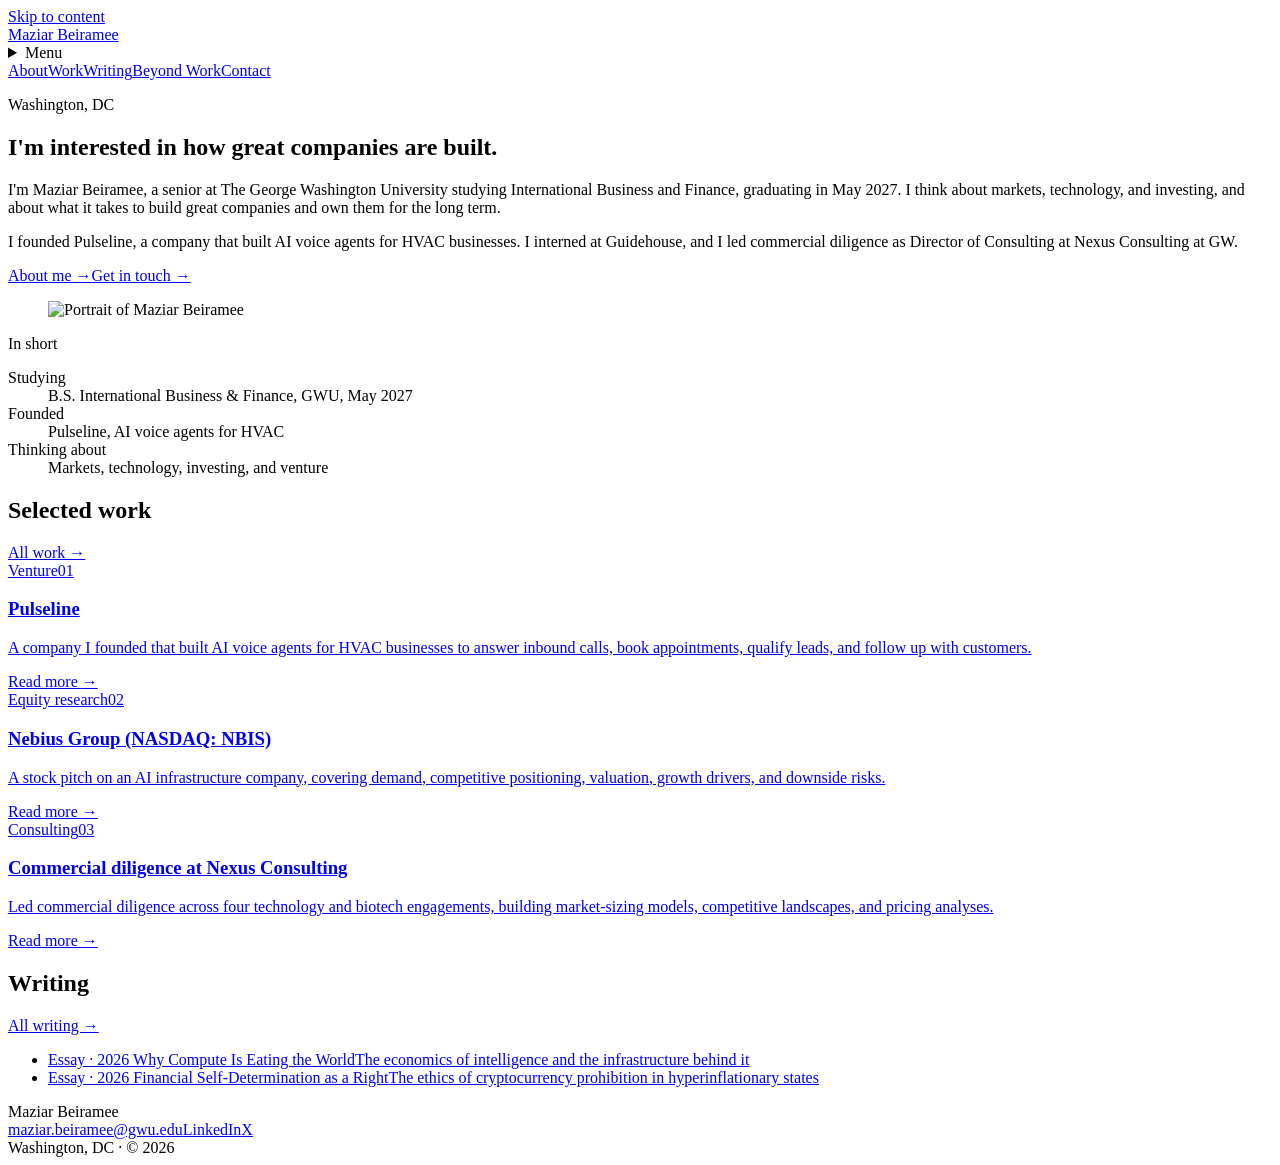
==== index.html @ e3bb7749 "Add homepage, 404, robots.txt, and sitemap.xml" ====
<!doctype html>
<html lang="en">
<head>
<meta charset="utf-8">
<meta name="viewport" content="width=device-width, initial-scale=1">
<title>Maziar Beiramee | Markets, technology, and investing</title>
<meta name="description" content="Maziar Beiramee is a senior at The George Washington University studying International Business and Finance. Work and writing on markets, technology, investing, and how great companies are built.">
<meta name="author" content="Maziar Beiramee">
<link rel="canonical" href="https://maziarbeiramee.com/">
<meta property="og:site_name" content="Maziar Beiramee">
<meta property="og:title" content="Maziar Beiramee | Markets, technology, and investing">
<meta property="og:description" content="Maziar Beiramee is a senior at The George Washington University studying International Business and Finance. Work and writing on markets, technology, investing, and how great companies are built.">
<meta property="og:type" content="website">
<meta property="og:url" content="https://maziarbeiramee.com/">
<meta property="og:image" content="https://maziarbeiramee.com/og.png">
<meta property="og:image:width" content="1200">
<meta property="og:image:height" content="630">
<meta name="twitter:card" content="summary_large_image">
<meta name="twitter:site" content="@BeirameeMaziar">
<meta name="twitter:title" content="Maziar Beiramee | Markets, technology, and investing">
<meta name="twitter:description" content="Maziar Beiramee is a senior at The George Washington University studying International Business and Finance. Work and writing on markets, technology, investing, and how great companies are built.">
<meta name="twitter:image" content="https://maziarbeiramee.com/og.png">
<meta name="theme-color" content="#f6f1ea">
<link rel="icon" href="/favicon.svg" type="image/svg+xml">
<link rel="icon" href="/favicon-32.png" sizes="32x32" type="image/png">
<link rel="apple-touch-icon" href="/apple-touch-icon.png">
<link rel="preconnect" href="https://fonts.googleapis.com">
<link rel="preconnect" href="https://fonts.gstatic.com" crossorigin>
<link rel="stylesheet" href="https://fonts.googleapis.com/css2?family=Hanken+Grotesk:wght@400;500;600&family=Newsreader:ital,opsz,wght@0,6..72,400;0,6..72,500;1,6..72,400&display=swap">
<link rel="stylesheet" href="/style.css">
</head>
<body>
<a class="skip" href="#main">Skip to content</a>
<header class="site-header wrap">
  <a class="brand" href="/">Maziar Beiramee</a>
  <details class="menu"><summary aria-label="Menu">Menu</summary><nav aria-label="Primary"><a href="/about/">About</a><a href="/work/">Work</a><a href="/writing/">Writing</a><a href="/beyond/">Beyond Work</a><a href="/contact/">Contact</a></nav></details>
  <nav class="desk-nav" aria-label="Primary"><a href="/about/">About</a><a href="/work/">Work</a><a href="/writing/">Writing</a><a href="/beyond/">Beyond Work</a><a href="/contact/">Contact</a></nav>
</header>
<main id="main" class="wrap">

<section class="hero">
  <div class="rise">
    <p class="eyebrow">Washington, DC</p>
    <h1 class="display">I'm interested in how great companies are built.</h1>
    <p class="lede">I'm Maziar Beiramee, a senior at The George Washington University studying International Business and Finance, graduating in May 2027. I think about markets, technology, and investing, and about what it takes to build great companies and own them for the long term.</p>
    <p class="lede">I founded Pulseline, a company that built AI voice agents for HVAC businesses. I interned at Guidehouse, and I led commercial diligence as Director of Consulting at Nexus Consulting at GW.</p>
    <p class="cta"><a class="u" href="/about/">About me &rarr;</a><a class="u" href="/contact/">Get in touch &rarr;</a></p>
  </div>
  <figure class="portrait rise d1"><img src="/img/maziar-beiramee.jpg" width="800" height="800" alt="Portrait of Maziar Beiramee" fetchpriority="high"></figure>
</section>
<section class="band split">
  <p class="eyebrow">In short</p>
  <dl class="facts">
    <div><dt>Studying</dt><dd>B.S. International Business &amp; Finance, GWU, May 2027</dd></div>
    <div><dt>Founded</dt><dd>Pulseline, AI voice agents for HVAC</dd></div>
    <div><dt>Thinking about</dt><dd>Markets, technology, investing, and venture</dd></div>
  </dl>
</section>
<section class="band">
  <div class="band-head"><h2>Selected work</h2><a class="u small" href="/work/">All work &rarr;</a></div>
  <div class="cards"><a class="card" href="/work/pulseline/">
  <div class="card-top"><span class="eyebrow">Venture</span><span class="num">01</span></div>
  <h3>Pulseline</h3>
  <p>A company I founded that built AI voice agents for HVAC businesses to answer inbound calls, book appointments, qualify leads, and follow up with customers.</p>
  <span class="more">Read more <span aria-hidden="true">&rarr;</span></span>
</a><a class="card" href="/work/nebius-equity-pitch/">
  <div class="card-top"><span class="eyebrow">Equity research</span><span class="num">02</span></div>
  <h3>Nebius Group (NASDAQ: NBIS)</h3>
  <p>A stock pitch on an AI infrastructure company, covering demand, competitive positioning, valuation, growth drivers, and downside risks.</p>
  <span class="more">Read more <span aria-hidden="true">&rarr;</span></span>
</a><a class="card" href="/work/nexus-commercial-diligence/">
  <div class="card-top"><span class="eyebrow">Consulting</span><span class="num">03</span></div>
  <h3>Commercial diligence at Nexus Consulting</h3>
  <p>Led commercial diligence across four technology and biotech engagements, building market-sizing models, competitive landscapes, and pricing analyses.</p>
  <span class="more">Read more <span aria-hidden="true">&rarr;</span></span>
</a></div>
</section>
<section class="band">
  <div class="band-head"><h2>Writing</h2><a class="u small" href="/writing/">All writing &rarr;</a></div>
  <ul class="rows"><li><a class="row" href="/writing/why-compute-is-eating-the-world/">
  <span class="eyebrow">Essay &middot; 2026</span>
  <span><span class="row-title">Why Compute Is Eating the World</span><span class="row-sub">The economics of intelligence and the infrastructure behind it</span></span>
</a></li><li><a class="row" href="/writing/financial-self-determination/">
  <span class="eyebrow">Essay &middot; 2026</span>
  <span><span class="row-title">Financial Self-Determination as a Right</span><span class="row-sub">The ethics of cryptocurrency prohibition in hyperinflationary states</span></span>
</a></li></ul>
</section>
</main>
<footer class="site-footer wrap">
  <div class="foot-name">Maziar Beiramee</div>
  <div class="foot-links"><a href="mailto:maziar.beiramee@gwu.edu">maziar.beiramee@gwu.edu</a><a href="https://www.linkedin.com/in/maziarbeiramee" rel="noopener">LinkedIn</a><a href="https://x.com/BeirameeMaziar" rel="noopener">X</a></div>
  <div class="foot-meta">Washington, DC &middot; &copy; 2026</div>
</footer>
</body>
</html>
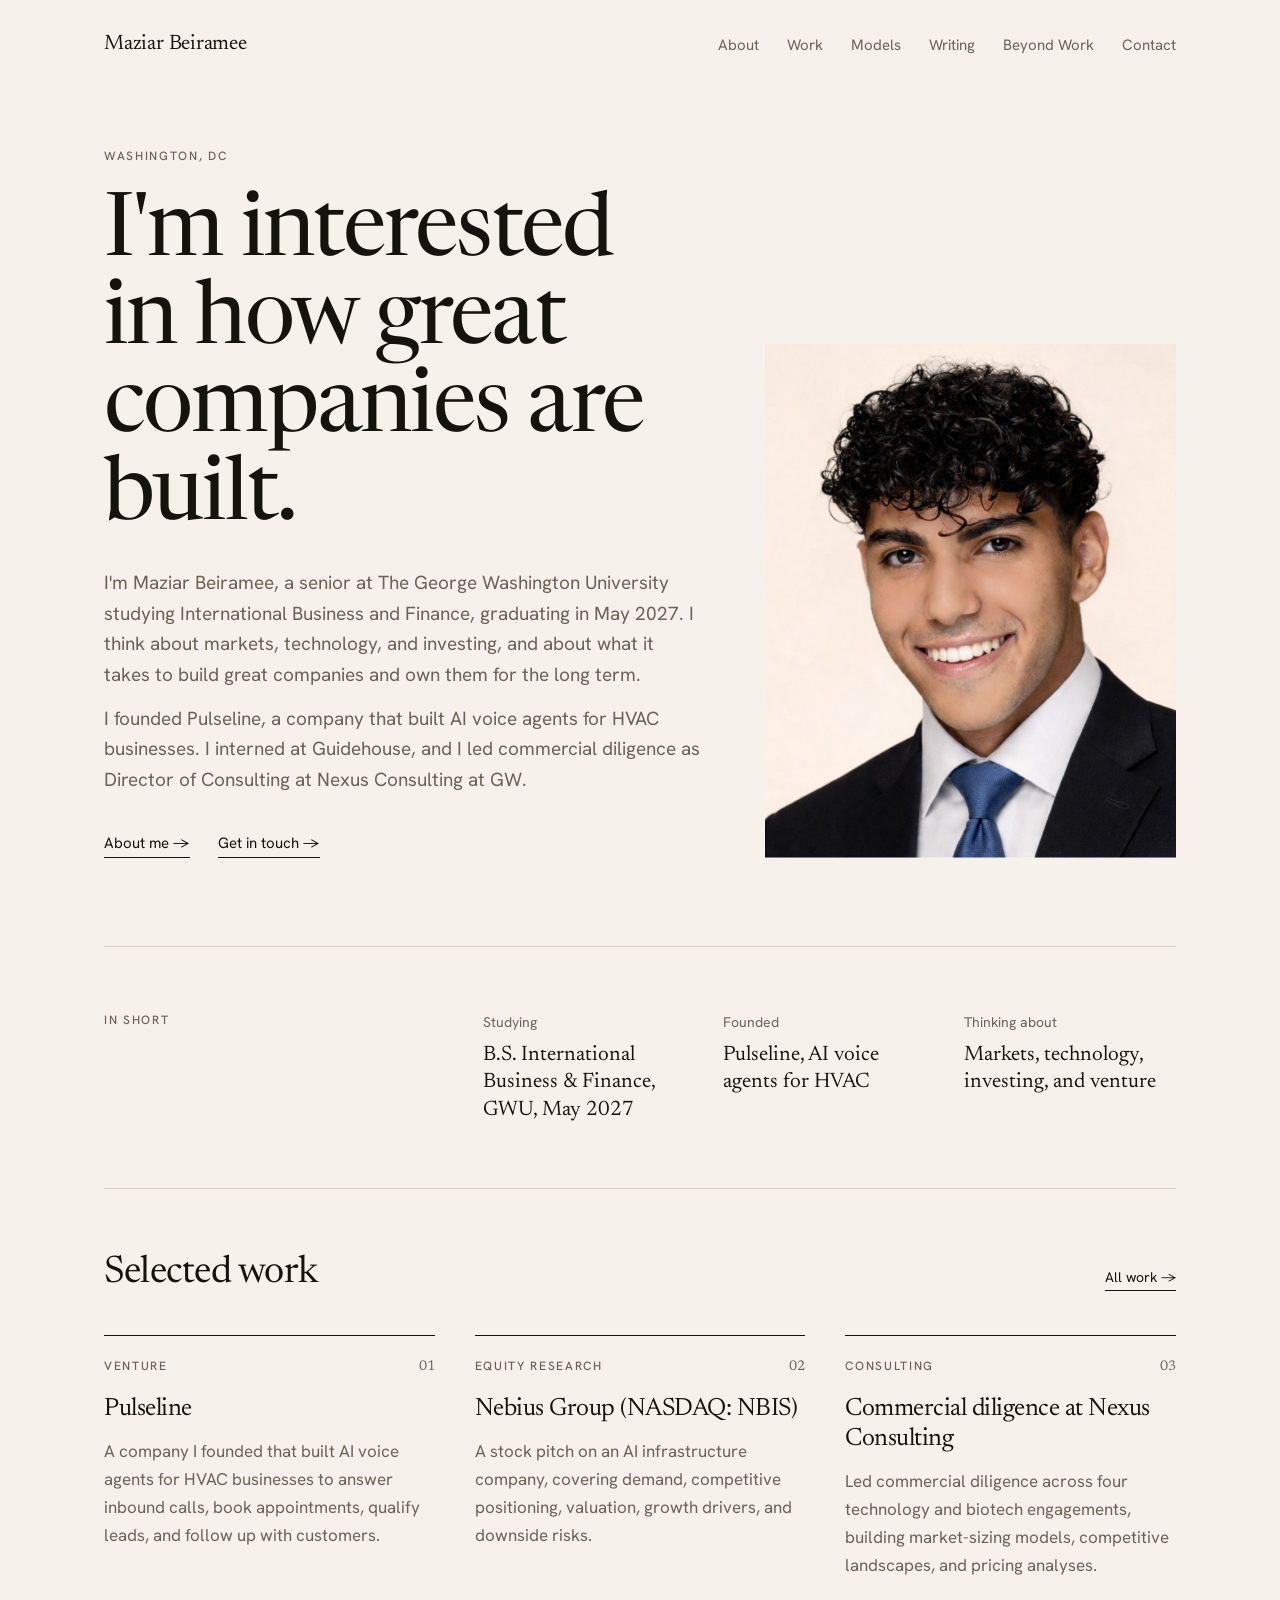
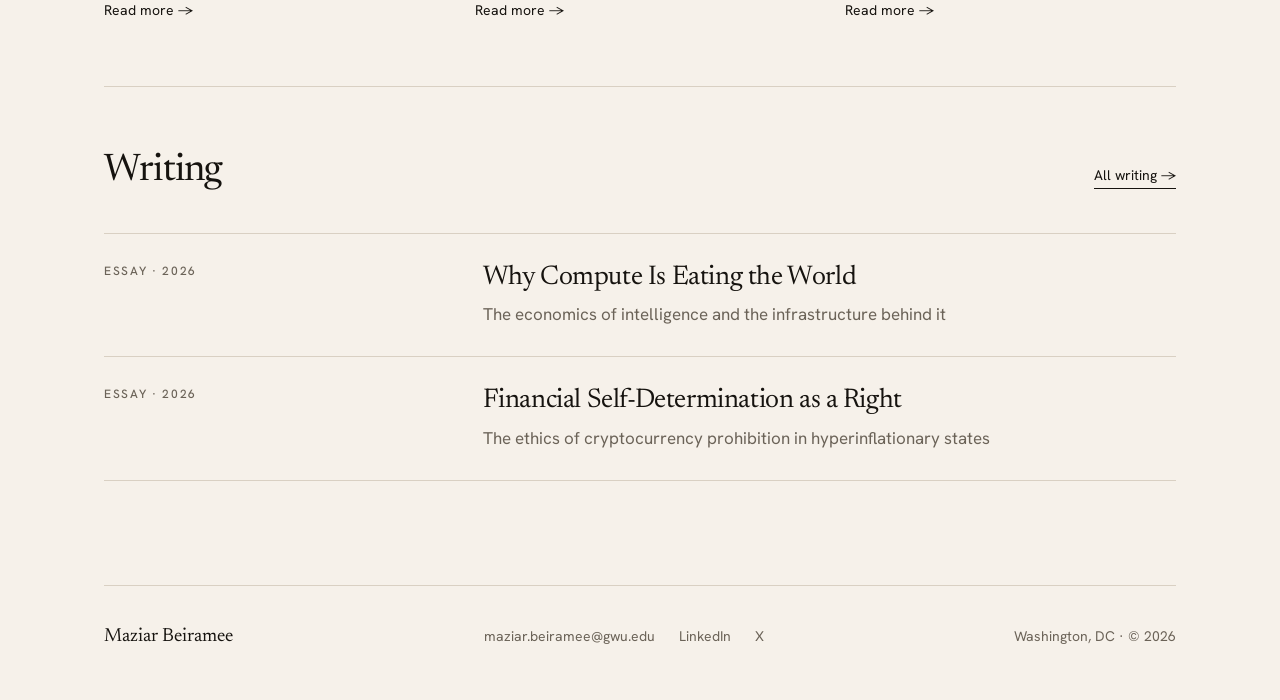
==== commit 186eaa4d: "Add Models nav link (4/6)" ====
--- a/index.html
+++ b/index.html
@@ -33,8 +33,8 @@
 <a class="skip" href="#main">Skip to content</a>
 <header class="site-header wrap">
   <a class="brand" href="/">Maziar Beiramee</a>
-  <details class="menu"><summary aria-label="Menu">Menu</summary><nav aria-label="Primary"><a href="/about/">About</a><a href="/work/">Work</a><a href="/writing/">Writing</a><a href="/beyond/">Beyond Work</a><a href="/contact/">Contact</a></nav></details>
-  <nav class="desk-nav" aria-label="Primary"><a href="/about/">About</a><a href="/work/">Work</a><a href="/writing/">Writing</a><a href="/beyond/">Beyond Work</a><a href="/contact/">Contact</a></nav>
+  <details class="menu"><summary aria-label="Menu">Menu</summary><nav aria-label="Primary"><a href="/about/">About</a><a href="/work/">Work</a><a href="/models/">Models</a><a href="/writing/">Writing</a><a href="/beyond/">Beyond Work</a><a href="/contact/">Contact</a></nav></details>
+  <nav class="desk-nav" aria-label="Primary"><a href="/about/">About</a><a href="/work/">Work</a><a href="/models/">Models</a><a href="/writing/">Writing</a><a href="/beyond/">Beyond Work</a><a href="/contact/">Contact</a></nav>
 </header>
 <main id="main" class="wrap">
 
--- a/style.css
+++ b/style.css
@@ -0,0 +1,187 @@
+:root{
+  --bg:#f6f1ea; --card:#efe8de; --ink:#16130f; --muted:#6b6358; --line:#d9d0c3; --accent:#7a2e1f;
+  --serif:"Newsreader",Georgia,"Times New Roman",serif; --sans:"Hanken Grotesk",system-ui,-apple-system,"Segoe UI",sans-serif;
+  --max:1120px;
+}
+*{box-sizing:border-box}
+html{-webkit-text-size-adjust:100%;scroll-behavior:smooth}
+body{margin:0;background:var(--bg);color:var(--ink);font:400 17px/1.65 var(--sans);-webkit-font-smoothing:antialiased;text-rendering:optimizeLegibility}
+a{color:inherit;text-decoration:none}
+img{max-width:100%;height:auto;display:block}
+::selection{background:var(--ink);color:var(--bg)}
+.wrap{max-width:var(--max);margin:0 auto;padding:0 24px}
+.skip{position:absolute;left:-9999px}.skip:focus{left:16px;top:16px;background:var(--ink);color:var(--bg);padding:8px 12px;z-index:10}
+:focus-visible{outline:2px solid var(--accent);outline-offset:3px}
+
+/* header */
+.site-header{display:flex;align-items:center;justify-content:space-between;padding-top:28px;padding-bottom:28px;position:relative}
+.brand{font-family:var(--serif);font-size:21px;letter-spacing:-.01em}
+.desk-nav{display:flex;gap:28px;font-size:15px}
+.desk-nav a,.menu nav a{color:var(--muted);transition:color .2s}
+.desk-nav a:hover,.desk-nav a[aria-current],.menu nav a[aria-current]{color:var(--ink)}
+.menu{display:none}
+.menu summary{list-style:none;cursor:pointer;font-size:15px;color:var(--muted)}
+.menu summary::-webkit-details-marker{display:none}
+.menu[open] summary{color:var(--ink)}
+.menu nav{position:absolute;right:24px;left:24px;top:64px;background:var(--bg);border:1px solid var(--line);display:flex;flex-direction:column;padding:8px 0;z-index:5}
+.menu nav a{padding:12px 20px;font-size:17px}
+
+/* type */
+.eyebrow{font-size:12px;font-weight:500;letter-spacing:.14em;text-transform:uppercase;color:var(--muted);margin:0}
+h1,h2,h3,h4{font-family:var(--serif);font-weight:400;letter-spacing:-.02em;margin:0}
+h1{font-size:clamp(40px,6vw,64px);line-height:1.04;margin-top:20px}
+h1.display{font-size:clamp(46px,7.6vw,88px);line-height:1}
+h2{font-size:clamp(28px,3.4vw,38px);line-height:1.1}
+.h3{font-size:26px;line-height:1.2}
+.lede{font-size:19px;line-height:1.6;color:var(--muted);max-width:40em;margin:26px 0 0}
+.lede+.lede{margin-top:14px}
+.serif-i{font-family:var(--serif);font-style:italic;font-size:23px;color:var(--muted)}
+.muted{color:var(--muted);margin:6px 0 0}.small{font-size:14px}
+.big{font-family:var(--serif);font-size:clamp(24px,2.6vw,30px);line-height:1.3;margin:0;max-width:24em}
+.u{background:linear-gradient(currentColor,currentColor) 0 100%/100% 1px no-repeat;padding-bottom:2px;transition:background-size .3s,color .2s}
+.u:hover{color:var(--accent)}
+
+/* hero */
+.hero{display:grid;grid-template-columns:1.45fr 1fr;gap:64px;align-items:end;padding:56px 0 88px}
+.hero h1{margin-top:24px}
+.cta{display:flex;gap:28px;margin:36px 0 0;font-size:15px}
+.portrait{margin:0;background:var(--card)}
+.portrait img{aspect-ratio:4/5;object-fit:cover;object-position:50% 20%;width:100%}
+
+/* bands */
+.band{border-top:1px solid var(--line);padding:64px 0}
+.band.first{border-top:0;padding-top:24px}
+.band-head{display:flex;align-items:baseline;justify-content:space-between;margin-bottom:40px;gap:16px}
+.split{display:grid;grid-template-columns:1fr 2fr;gap:32px}
+.facts{display:grid;grid-template-columns:repeat(3,1fr);gap:28px;margin:0}
+.facts dt{font-size:14px;color:var(--muted)}
+.facts dd{margin:8px 0 0;font-family:var(--serif);font-size:21px;line-height:1.3}
+
+/* cards */
+.cards{display:grid;grid-template-columns:repeat(3,1fr);gap:56px 40px}
+.card{display:flex;flex-direction:column;border-top:1px solid var(--ink);padding-top:20px}
+.card-top{display:flex;justify-content:space-between;align-items:baseline}
+.num{font-family:var(--serif);font-size:14px;color:var(--muted)}
+.card h3{font-size:25px;line-height:1.2;margin-top:16px;transition:color .2s}
+.card p{color:var(--muted);flex:1;margin:12px 0 0}
+.more{font-size:14px;margin-top:20px}
+.card:hover h3{color:var(--accent)}
+
+/* rows */
+.rows{list-style:none;margin:0;padding:0;border-top:1px solid var(--line)}
+.rows li{border-bottom:1px solid var(--line)}
+.row{display:grid;grid-template-columns:1fr 2fr;gap:12px 32px;padding:28px 0}
+.row-title{display:block;font-family:var(--serif);font-size:27px;line-height:1.2;letter-spacing:-.015em;transition:color .2s}
+.row-sub{display:block;color:var(--muted);margin-top:6px}
+.row-ex{display:block;margin-top:14px;max-width:38em}
+.row:hover .row-title{color:var(--accent)}
+
+/* page heads */
+.page-head{padding:40px 0 56px;max-width:52em}
+
+/* about */
+.prose p{margin:0 0 1.1em;max-width:36em}
+.prose p:last-child{margin-bottom:0}
+.courses{margin-top:28px}
+.eyebrow.sub{margin-bottom:12px}
+.course{margin-bottom:16px}
+.course h4{font-family:var(--sans);font-weight:600;font-size:15px;letter-spacing:0}
+.course p{margin:4px 0 0;color:var(--muted);font-size:15px}
+.exp{list-style:none;margin:0;padding:0}
+.exp li{display:flex;justify-content:space-between;gap:20px;padding:16px 0;border-bottom:1px solid var(--line)}
+.exp li:first-child{padding-top:0}
+.exp strong{display:block;font-family:var(--serif);font-weight:400;font-size:22px}
+.exp span{color:var(--muted);font-size:15px}
+.exp .when{white-space:nowrap;font-size:14px}
+
+/* beyond */
+.plain,.numbered{list-style:none;margin:0;padding:0}
+.plain li{padding:10px 0;border-bottom:1px solid var(--line);font-family:var(--serif);font-size:21px}
+.plain li:first-child{padding-top:0}
+.plain em{display:block;font-family:var(--sans);font-style:normal;font-size:15px;color:var(--muted)}
+.numbered li{display:grid;grid-template-columns:44px 1fr;padding:12px 0;border-bottom:1px solid var(--line)}
+.numbered li:first-child{padding-top:0}
+.numbered strong{display:block;font-family:var(--serif);font-weight:400;font-size:20px;line-height:1.3}
+.numbered em{display:block;font-style:normal;color:var(--muted);font-size:15px}
+.numbered small{display:block;color:var(--muted);font-size:14px;font-style:italic}
+.books{columns:2;column-gap:40px}
+.books li{break-inside:avoid}
+
+/* article */
+.article{max-width:720px;margin:0 auto;padding:24px 0 72px}
+.article .back{margin:0 0 40px}
+.article h1{font-size:clamp(36px,5.4vw,56px)}
+.meta{display:grid;grid-template-columns:repeat(3,1fr);gap:20px;border-top:1px solid var(--line);border-bottom:1px solid var(--line);padding:20px 0;margin:40px 0}
+.meta dt{font-size:12px;letter-spacing:.12em;text-transform:uppercase;color:var(--muted)}
+.meta dd{margin:6px 0 0;font-size:15px}
+.next{display:flex;justify-content:space-between;align-items:baseline;border-top:1px solid var(--ink);margin-top:64px;padding-top:20px;font-family:var(--serif);font-size:22px}
+.next:hover{color:var(--accent)}
+.byline{font-size:14px;color:var(--muted);margin:20px 0 48px;padding-bottom:28px;border-bottom:1px solid var(--line)}
+.essay-body{font-family:var(--serif);font-size:20px;line-height:1.7}
+.essay-body p{max-width:none;margin-bottom:1.15em}
+.essay-body p:first-child::first-letter{float:left;font-size:4.1em;line-height:.85;padding:6px 10px 0 0}
+sup{font-family:var(--sans);font-size:.6em;line-height:0}
+sup a{color:var(--accent);padding:0 1px}
+.refs{margin-top:56px;padding-top:24px;border-top:1px solid var(--line)}
+.refs h2{font-size:22px;margin-bottom:16px}
+.refs ol,.refs ul{margin:0;padding-left:22px;font-size:14px;line-height:1.55;color:var(--muted)}
+.refs ul{list-style:none;padding-left:0}
+.refs li{margin-bottom:10px;overflow-wrap:anywhere}
+.refs a{color:var(--ink);text-decoration:underline;text-decoration-color:var(--line);text-underline-offset:2px}
+.refs .backref{text-decoration:none;color:var(--accent)}
+.pdf{margin-top:40px}
+
+/* contact */
+.contact{list-style:none;margin:0;padding:0;border-top:1px solid var(--line);max-width:820px}
+.contact li{border-bottom:1px solid var(--line)}
+.contact a{display:grid;grid-template-columns:1fr 2fr;gap:16px;padding:28px 0;align-items:baseline}
+.cv{font-family:var(--serif);font-size:clamp(20px,2.4vw,28px);transition:color .2s;overflow-wrap:anywhere}
+.contact a:hover .cv{color:var(--accent)}
+
+/* models */
+.models{display:grid;grid-template-columns:repeat(3,1fr);gap:56px 40px}
+.model{display:flex;flex-direction:column;border-top:1px solid var(--ink);padding-top:20px}
+.model h3{font-size:25px;line-height:1.2;margin-top:16px}
+.model-what{margin:12px 0 0}
+.model-facts,.model-mult{display:grid;gap:12px;margin:20px 0;padding:16px 0;border-top:1px solid var(--line);border-bottom:1px solid var(--line)}
+.model-facts dt,.model-mult dt{font-size:12px;letter-spacing:.12em;text-transform:uppercase;color:var(--muted)}
+.model-facts dd,.model-mult dd{margin:4px 0 0;font-size:15px}
+.model-mult{grid-template-columns:repeat(4,1fr);margin-top:0}
+.model-mult dd{font-family:var(--serif);font-size:24px}
+.model .eyebrow.sub{margin:8px 0}
+.model-expl{color:var(--muted);margin:0 0 20px}
+.model-dl{display:flex;flex-direction:column;gap:10px;margin:20px 0 0;align-items:flex-start}
+@media (max-width:900px){.models{grid-template-columns:1fr 1fr}}
+@media (max-width:680px){.models{grid-template-columns:1fr;gap:48px}}
+
+/* footer */
+.site-footer{display:flex;flex-wrap:wrap;gap:16px 32px;justify-content:space-between;align-items:baseline;background:linear-gradient(var(--line),var(--line)) 24px 0/calc(100% - 48px) 1px no-repeat;padding-top:36px;padding-bottom:48px;margin-top:40px;font-size:14px;color:var(--muted)}
+.foot-name{font-family:var(--serif);font-size:19px;color:var(--ink)}
+.foot-links{display:flex;gap:24px;flex-wrap:wrap}
+.foot-links a:hover{color:var(--ink)}
+
+/* motion */
+.rise{animation:rise .8s cubic-bezier(.16,1,.3,1) both}.d1{animation-delay:.12s}
+@keyframes rise{from{opacity:0;transform:translateY(14px)}to{opacity:1;transform:none}}
+@media (prefers-reduced-motion:reduce){.rise{animation:none}html{scroll-behavior:auto}}
+
+/* responsive */
+@media (max-width:900px){
+  .cards{grid-template-columns:1fr 1fr}
+  .hero{grid-template-columns:1fr;gap:40px;padding-top:24px}
+  .portrait{max-width:380px}
+}
+@media (max-width:680px){
+  body{font-size:16px}
+  .desk-nav{display:none}.menu{display:block}
+  .site-header{padding-top:20px;padding-bottom:20px}
+  .split,.row,.contact a{grid-template-columns:1fr;gap:12px}
+  .facts,.cards,.meta{grid-template-columns:1fr}
+  .cards{gap:40px}
+  .band{padding:48px 0}
+  .lede{font-size:17px}
+  .books{columns:1}
+  .essay-body{font-size:18px}
+  .exp li{flex-direction:column;gap:4px}
+}
+@media print{.site-header,.site-footer,.back,.next{display:none}body{background:#fff}}
